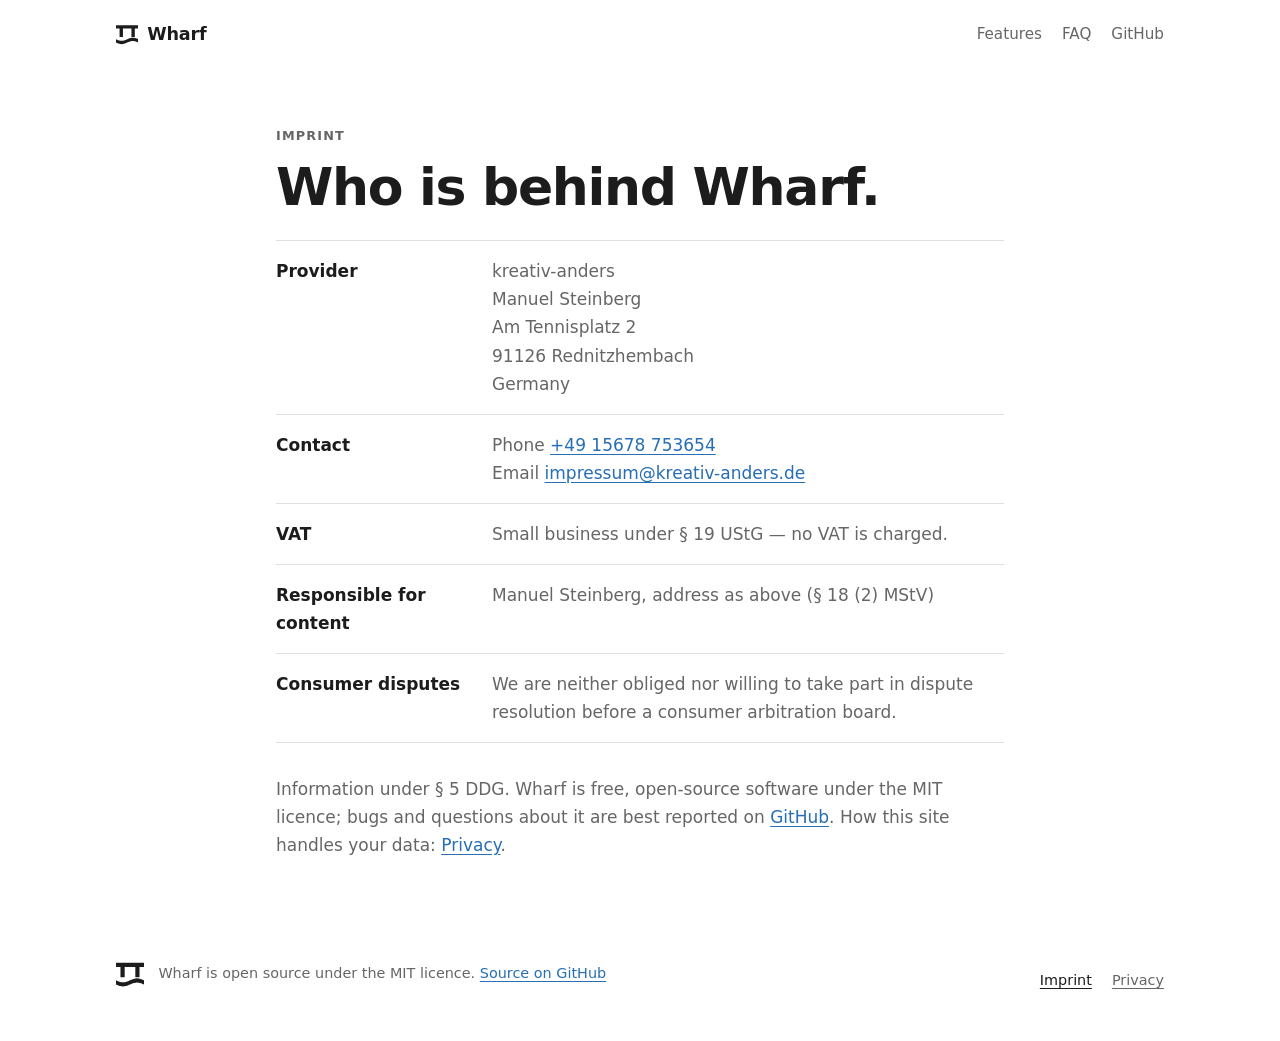
==== docs/imprint.html @ 83a9491e "💄 Add privacy and imprint pages, and trim the landing page The landing page now describes "Add proje" ====
<!doctype html>
<html lang="en">
<head>
  <meta charset="utf-8">
  <meta name="viewport" content="width=device-width, initial-scale=1">
  <title>Imprint — Wharf</title>
  <meta name="description" content="Who is behind Wharf, and how to reach them.">
  <link rel="canonical" href="https://kreativ-anders.github.io/wharf-dev/imprint.html">
  <meta name="robots" content="index, follow">
  <meta name="theme-color" content="#ffffff" media="(prefers-color-scheme: light)">
  <meta name="theme-color" content="#1c1c1c" media="(prefers-color-scheme: dark)">
  <link rel="icon" href="icon.svg" type="image/svg+xml">
  <link rel="apple-touch-icon" href="apple-touch-icon.png">
  <link rel="stylesheet" href="style.css">
</head>
<body>
  <a class="skip" href="#main">Skip to content</a>

  <header class="site wrap">
    <a class="brand" href="./" aria-label="Wharf, home">
      <svg class="pier" viewBox="0 0 100 100" aria-hidden="true" focusable="false"><path d="M0 10h100v15H0zM16 10h15v52H16zM69 10h15v52H69zM0 72.5L5 74.66 10 76.61 15 78.16 20 79.16 25 79.5 30 79.16 35 78.16 40 76.61 45 74.66 50 72.5 55 70.34 60 68.39 65 66.84 70 65.84 75 65.5 80 65.84 85 66.84 90 68.39 95 70.34 100 72.5V87.5L95 85.34 90 83.39 85 81.84 80 80.84 75 80.5 70 80.84 65 81.84 60 83.39 55 85.34 50 87.5 45 89.66 40 91.61 35 93.16 30 94.16 25 94.5 20 94.16 15 93.16 10 91.61 5 89.66 0 87.5z"/></svg>
      Wharf
    </a>
    <nav aria-label="Main">
      <a href="./#features">Features</a>
      <a href="./#faq">FAQ</a>
      <a href="https://github.com/kreativ-anders/wharf-dev">GitHub</a>
    </nav>
  </header>

  <main id="main">
    <section class="page-head wrap narrow" aria-labelledby="page-title">
      <p class="eyebrow">Imprint</p>
      <h1 id="page-title">Who is behind Wharf.</h1>

      <dl class="facts">
        <div>
          <dt>Provider</dt>
          <dd>kreativ-anders<br>Manuel Steinberg<br>Am Tennisplatz 2<br>91126 Rednitzhembach<br>Germany</dd>
        </div>
        <div>
          <dt>Contact</dt>
          <dd>Phone <a href="tel:+4915678753654">+49 15678 753654</a><br>
          Email <a href="mailto:impressum@kreativ-anders.de">impressum@kreativ-anders.de</a></dd>
        </div>
        <div>
          <dt>VAT</dt>
          <dd>Small business under § 19 UStG — no VAT is charged.</dd>
        </div>
        <div>
          <dt>Responsible for content</dt>
          <dd>Manuel Steinberg, address as above (§ 18 (2) MStV)</dd>
        </div>
        <div>
          <dt>Consumer disputes</dt>
          <dd>We are neither obliged nor willing to take part in dispute
          resolution before a consumer arbitration board.</dd>
        </div>
      </dl>

      <p class="dim">Information under § 5 DDG. Wharf is free, open-source
      software under the MIT licence; bugs and questions about it are best
      reported on <a href="https://github.com/kreativ-anders/wharf-dev/issues">GitHub</a>.
      How this site handles your data: <a href="privacy.html">Privacy</a>.</p>
    </section>
  </main>

  <footer class="site wrap">
    <svg class="pier" viewBox="0 0 100 100" aria-hidden="true" focusable="false"><path d="M0 10h100v15H0zM16 10h15v52H16zM69 10h15v52H69zM0 72.5L5 74.66 10 76.61 15 78.16 20 79.16 25 79.5 30 79.16 35 78.16 40 76.61 45 74.66 50 72.5 55 70.34 60 68.39 65 66.84 70 65.84 75 65.5 80 65.84 85 66.84 90 68.39 95 70.34 100 72.5V87.5L95 85.34 90 83.39 85 81.84 80 80.84 75 80.5 70 80.84 65 81.84 60 83.39 55 85.34 50 87.5 45 89.66 40 91.61 35 93.16 30 94.16 25 94.5 20 94.16 15 93.16 10 91.61 5 89.66 0 87.5z"/></svg>
    <p>Wharf is open source under the MIT licence.
    <a href="https://github.com/kreativ-anders/wharf-dev">Source on GitHub</a></p>
    <p class="legal-links"><a href="imprint.html" aria-current="page">Imprint</a> <a href="privacy.html">Privacy</a></p>
  </footer>
</body>
</html>
---- docs/style.css ----
/* Kirby-plain, like the app (gui/lib/theme.dart, dev/design-principles.md §4):
   black on white, greys for structure, no brand colour. Hue appears only
   where it means something — a status mark, what an action does, a link. */

:root {
  --bg: #ffffff;
  --surface: #f6f6f6;
  --fg: #1c1c1c;
  --dim: #666666;       /* 5.3:1 on --surface */
  --line: #e0e0e0;
  --ink: #1c1c1c;
  --on-ink: #ffffff;
  --link: #266eb5;      /* 4.9:1 on --surface */

  --running: #5c7a1f;
  --busy: #b86114;
  --failed: #dc1818;
  --idle: #858585;
  --restart: var(--link);

  --wrap: 68rem;
  --measure: 38rem;
  --radius: 10px;
  --mono: ui-monospace, "SF Mono", SFMono-Regular, Menlo, Consolas, "Liberation Mono", monospace;
  color-scheme: light dark;
}

@media (prefers-color-scheme: dark) {
  :root {
    --bg: #1c1c1c;
    --surface: #242424;
    --fg: #f2f2f2;
    --dim: #b2b2b2;
    --line: #3d3d3d;
    --ink: #f2f2f2;
    --on-ink: #1c1c1c;
    --link: #8dbae7;

    --running: #a3d147;
    --busy: #ec9951;
    --failed: #ee6363;
    --idle: #999999;
  }
}

*,
*::before,
*::after { box-sizing: border-box; }

html { -webkit-text-size-adjust: 100%; scroll-behavior: smooth; }

@media (prefers-reduced-motion: reduce) {
  html { scroll-behavior: auto; }
}

body {
  margin: 0;
  background: var(--bg);
  color: var(--fg);
  font: 1.0625rem/1.65 system-ui, -apple-system, "Segoe UI", Roboto, Ubuntu, Cantarell, sans-serif;
  -webkit-font-smoothing: antialiased;
}

.wrap {
  max-width: var(--wrap);
  margin-inline: auto;
  padding-inline: 1.25rem;
}

.narrow { max-width: calc(var(--measure) + 10rem); }

a { color: var(--link); text-underline-offset: 0.2em; }
a:hover { text-decoration-thickness: 2px; }

:focus-visible { outline: 2px solid var(--link); outline-offset: 3px; border-radius: 3px; }

code,
pre { font-family: var(--mono); }

code {
  font-size: 0.88em;
  background: var(--surface);
  padding: 0.1em 0.35em;
  border-radius: 4px;
}

p { margin: 0; }
p + p { margin-top: 0.9rem; }

.dim { color: var(--dim); }
.soft { color: var(--dim); }

.sr-only {
  position: absolute;
  width: 1px;
  height: 1px;
  overflow: hidden;
  clip: rect(0 0 0 0);
  white-space: nowrap;
}

.skip {
  position: absolute;
  left: 1rem;
  top: -3rem;
  padding: 0.5rem 0.9rem;
  background: var(--ink);
  color: var(--on-ink);
  border-radius: 6px;
  z-index: 10;
}
.skip:focus { top: 1rem; }

/* Header and footer */

header.site {
  display: flex;
  flex-wrap: wrap;
  gap: 0.75rem 1.5rem;
  align-items: center;
  justify-content: space-between;
  padding-block: 1.25rem;
}

.brand {
  display: inline-flex;
  align-items: center;
  gap: 0.55rem;
  color: var(--fg);
  font-weight: 700;
  font-size: 1.1rem;
  letter-spacing: -0.01em;
  text-decoration: none;
}

.pier { width: 1.4rem; height: 1.4rem; fill: currentColor; flex: none; }

nav { display: flex; flex-wrap: wrap; gap: 0.25rem 1.25rem; }
nav a { color: var(--dim); text-decoration: none; font-size: 0.95rem; }
nav a:hover { color: var(--fg); }

footer.site {
  display: flex;
  gap: 0.9rem;
  align-items: center;
  padding-block: 3rem;
  color: var(--dim);
  font-size: 0.9rem;
}
footer .pier { width: 1.75rem; height: 1.75rem; color: var(--fg); }

/* Section rhythm */

main > section { padding-block: 5.5rem; }
.band { background: var(--surface); }

.eyebrow {
  margin-bottom: 0.75rem;
  font-size: 0.8rem;
  font-weight: 600;
  text-transform: uppercase;
  letter-spacing: 0.09em;
  color: var(--dim);
}

h1,
h2 { letter-spacing: -0.025em; line-height: 1.12; }

h1 {
  margin: 0 0 1.5rem;
  font-size: clamp(2.4rem, 7vw, 4.25rem);
  font-weight: 750;
}

h2 {
  margin: 0 0 2.25rem;
  font-size: clamp(1.75rem, 4vw, 2.6rem);
  font-weight: 700;
}

h3 { margin: 0 0 0.4rem; font-size: 1.05rem; line-height: 1.35; }

.intro { max-width: var(--measure); margin: -1.25rem 0 2.25rem; color: var(--dim); }
.prose { max-width: var(--measure); }
.prose h2 { margin-bottom: 1.25rem; }
.prose p:not(.eyebrow) { color: var(--dim); }

/* Hero */

.hero { padding-block: 4.5rem 5.5rem; }
.lede { max-width: 36rem; font-size: 1.25rem; line-height: 1.6; }

.cta { display: flex; flex-wrap: wrap; gap: 0.75rem; margin-top: 2rem; }

.button {
  display: inline-block;
  padding: 0.7rem 1.2rem;
  border: 1px solid var(--ink);
  border-radius: 8px;
  background: var(--ink);
  color: var(--on-ink);
  font-weight: 600;
  font-size: 0.98rem;
  text-decoration: none;
}
.button:hover { opacity: 0.88; }
.button.ghost { background: transparent; color: var(--fg); border-color: var(--line); }
.button.ghost:hover { border-color: var(--fg); opacity: 1; }

.note {
  display: flex;
  align-items: center;
  gap: 0.55rem;
  margin-top: 1.5rem;
  color: var(--dim);
  font-size: 0.93rem;
}

/* Status marks — the app's shapes, so colour never carries meaning alone:
   filled dot, ring, half ring, square. */

.status {
  display: inline-block;
  flex: none;
  width: 0.7rem;
  height: 0.7rem;
  border-radius: 50%;
  vertical-align: -0.05em;
}
.status.is-running { background: var(--running); }
.status.is-idle { border: 2px solid var(--idle); }
.status.is-busy {
  border: 2px solid var(--busy);
  border-right-color: transparent;
  border-bottom-color: transparent;
  transform: rotate(-45deg);
}
.status.is-failed { background: var(--failed); border-radius: 2px; }

/* The window mock */

.shot {
  position: relative;
  margin: 4rem 0 0;
  padding-bottom: 2.5rem;
}

.window {
  max-width: 50rem;
  border: 1px solid var(--line);
  border-radius: 12px;
  background: var(--bg);
  box-shadow: 0 1px 2px rgb(0 0 0 / 0.04), 0 24px 48px -24px rgb(0 0 0 / 0.18);
  overflow: hidden;
  font-size: 0.92rem;
}

.titlebar {
  display: flex;
  align-items: center;
  gap: 1rem;
  padding: 0.6rem 0.9rem;
  border-bottom: 1px solid var(--line);
  background: var(--surface);
  color: var(--dim);
  font-size: 0.82rem;
  font-weight: 600;
}
.lights { display: flex; gap: 0.4rem; }
.lights i { width: 0.7rem; height: 0.7rem; border-radius: 50%; background: var(--line); }

.toolbar {
  display: flex;
  flex-wrap: wrap;
  gap: 0.6rem 1rem;
  align-items: center;
  justify-content: space-between;
  padding: 1rem 1.25rem 0.5rem;
}
.toolbar strong { font-size: 1.05rem; }
.tools { display: flex; flex-wrap: wrap; gap: 0.4rem; }

.chip,
.act {
  display: inline-flex;
  align-items: center;
  gap: 0.35rem;
  padding: 0.28rem 0.6rem;
  border: 1px solid var(--line);
  border-radius: 6px;
  font-size: 0.8rem;
  white-space: nowrap;
}
.chip b,
.act b { font-weight: 400; color: var(--dim); }

/* Actions: tinted with their own hue, and told by icon and label as well
   (tray-actions.feature, "Project actions keep their places in the list"). */
.is-start { background: var(--surface); background: color-mix(in srgb, var(--running) 12%, var(--bg)); border-color: transparent; }
.is-stop { background: var(--surface); background: color-mix(in srgb, var(--failed) 12%, var(--bg)); border-color: transparent; }
.is-restart { background: var(--surface); background: color-mix(in srgb, var(--restart) 12%, var(--bg)); border-color: transparent; }
.is-start b { color: var(--running); }
.is-stop b { color: var(--failed); }
.is-restart b { color: var(--restart); }
.is-empty { visibility: hidden; }

.rows { list-style: none; margin: 0; padding: 0.25rem 0 0.5rem; }

.rows li {
  display: grid;
  grid-template-columns: 1rem 1fr auto;
  gap: 0.25rem 0.85rem;
  align-items: center;
  padding: 0.85rem 1.25rem;
}
.rows li + li { border-top: 1px solid var(--line); }
.rows .status { justify-self: center; }

.who { display: grid; min-width: 0; line-height: 1.4; }
.who b { font-weight: 600; }
.url { color: var(--link); overflow: hidden; text-overflow: ellipsis; white-space: nowrap; }
.meta { color: var(--dim); font-size: 0.82rem; }

/* Fixed places: Open, Restart, Settings, Start/Stop. */
.acts { display: grid; grid-template-columns: repeat(4, auto); gap: 0.35rem; }

@media (max-width: 44rem) {
  .rows li { grid-template-columns: 1rem 1fr; align-items: start; }
  .rows .status { margin-top: 0.35rem; }
  .acts { grid-column: 2; grid-template-columns: repeat(2, max-content); }
  .is-empty { display: none; }
}

.tray {
  position: absolute;
  right: 0;
  bottom: 0;
  width: 15rem;
  padding: 0.4rem;
  border: 1px solid var(--line);
  border-radius: 10px;
  background: var(--bg);
  box-shadow: 0 24px 48px -16px rgb(0 0 0 / 0.25);
  font-size: 0.85rem;
}
.tray ul { list-style: none; margin: 0; padding: 0; }
.tray li { display: flex; align-items: center; gap: 0.55rem; padding: 0.3rem 0.6rem; border-radius: 5px; }
.tray li:first-child { background: var(--surface); }
.tray .chev { margin-left: auto; color: var(--dim); }
.tray .sep { height: 1px; margin: 0.3rem 0.4rem; padding: 0; background: var(--line); }

@media (max-width: 60rem) {
  .tray { display: none; }
  .shot { padding-bottom: 0; }
}

.shot figcaption {
  max-width: 34rem;
  margin-top: 1.25rem;
  color: var(--dim);
  font-size: 0.9rem;
}

/* How it works */

.steps {
  list-style: none;
  counter-reset: step;
  margin: 0;
  padding: 0;
  display: grid;
  grid-template-columns: repeat(auto-fit, minmax(16rem, 1fr));
  gap: 2.5rem;
}

.steps li { counter-increment: step; }

.steps li::before {
  content: counter(step, decimal-leading-zero);
  display: block;
  margin-bottom: 0.75rem;
  font-family: var(--mono);
  font-size: 0.85rem;
  color: var(--dim);
  padding-bottom: 0.75rem;
  border-bottom: 1px solid var(--line);
}

.steps p { color: var(--dim); }

.address {
  display: inline-block;
  margin-top: 0.9rem;
  padding: 0.45rem 0.9rem;
  border: 1px solid var(--line);
  border-radius: 999px;
  background: var(--bg);
  color: var(--fg) !important;
  font-family: var(--mono);
  font-size: 0.86rem;
}

/* Feature grid — ruled, like a file listing */

.grid {
  list-style: none;
  margin: 0;
  padding: 0;
  display: grid;
  grid-template-columns: repeat(auto-fill, minmax(min(100%, 19rem), 1fr));
  gap: 1px;
  background: var(--line);
  border: 1px solid var(--line);
  border-radius: var(--radius);
  overflow: hidden;
}

.grid li { padding: 1.6rem 1.5rem 1.75rem; background: var(--bg); }
.grid p { color: var(--dim); font-size: 0.97rem; }

/* Code blocks */

.code {
  margin: 0;
  padding: 1.25rem 1.4rem;
  border: 1px solid var(--line);
  border-radius: var(--radius);
  background: var(--bg);
  font-size: 0.84rem;
  line-height: 1.7;
  overflow-x: auto;
}
.code b { font-weight: 700; }
.band .code { background: var(--bg); }
#config .code { background: var(--surface); }

.pair {
  display: grid;
  grid-template-columns: repeat(auto-fit, minmax(min(100%, 22rem), 1fr));
  gap: 1.5rem;
  align-items: start;
}
.pair > :first-child { grid-column: span 1; }
@media (min-width: 60rem) {
  .pair { grid-template-columns: 1.6fr 1fr; }
}
.pair figure { margin: 0; min-width: 0; }
.pair figcaption { margin-bottom: 0.6rem; color: var(--dim); font-size: 0.88rem; }
.pair figcaption code { background: none; padding: 0; }

/* Tables (privacy.html: where every download comes from) */

.table { overflow-x: auto; border: 1px solid var(--line); border-radius: var(--radius); background: var(--bg); }
table { width: 100%; border-collapse: collapse; font-size: 0.93rem; }
th,
td { padding: 0.8rem 1.1rem; text-align: left; vertical-align: top; }
thead th { color: var(--dim); font-size: 0.78rem; font-weight: 600; text-transform: uppercase; letter-spacing: 0.07em; }
tbody tr { border-top: 1px solid var(--line); }
tbody th { font-weight: 600; white-space: nowrap; }
tbody td:last-child { color: var(--dim); white-space: nowrap; }

/* Status */

.legend { display: flex; flex-wrap: wrap; gap: 0.5rem 1.5rem; margin: -1rem 0 1.5rem; color: var(--dim); font-size: 0.9rem; }
.legend > span { display: inline-flex; align-items: center; gap: 0.5rem; }

.state { margin: 0; max-width: 46rem; }
.state div {
  display: flex;
  flex-wrap: wrap;
  justify-content: space-between;
  gap: 0.25rem 1rem;
  padding-block: 0.85rem;
  border-top: 1px solid var(--line);
}
.state div:last-child { border-bottom: 1px solid var(--line); }
.state dt { display: inline-flex; align-items: center; gap: 0.7rem; font-weight: 600; }
.state dd { margin: 0; color: var(--dim); }

.roadmap-title { margin-top: 3.5rem; font-size: 1.3rem; }
.roadmap-title + .intro { margin: 0 0 1.25rem; }

.tags { list-style: none; margin: 0; padding: 0; display: flex; flex-wrap: wrap; gap: 0.5rem; }
.tags li {
  padding: 0.35rem 0.8rem;
  border: 1px dashed var(--idle);
  border-radius: 999px;
  color: var(--dim);
  font-size: 0.9rem;
}

/* FAQ — native <details>, no script */

.faq details { border-top: 1px solid var(--line); }
.faq details:last-child { border-bottom: 1px solid var(--line); }

.faq summary {
  display: flex;
  justify-content: space-between;
  gap: 1rem;
  padding-block: 1.1rem;
  cursor: pointer;
  font-weight: 600;
  list-style: none;
}
.faq summary::-webkit-details-marker { display: none; }
.faq summary::after { content: "+"; color: var(--dim); font-weight: 400; font-size: 1.25rem; line-height: 1.2; }
.faq details[open] summary::after { content: "−"; }
.faq details p { color: var(--dim); padding-bottom: 1.1rem; }
.faq details p + p { margin-top: -0.3rem; }

/* Footer links to the imprint and privacy pages */

footer.site { flex-wrap: wrap; }
.legal-links { display: flex; gap: 1.25rem; margin-left: auto; }
.legal-links a { color: var(--dim); }
.legal-links a:hover,
.legal-links a[aria-current] { color: var(--fg); }

/* Imprint and privacy: a smaller head than the landing page's hero */

.page-head { padding-block: 3.5rem 3rem; }
.page-head h1 { font-size: clamp(2rem, 5.5vw, 3.25rem); }

.facts { margin: 0 0 2rem; }
.facts div {
  display: grid;
  grid-template-columns: minmax(0, 12rem) 1fr;
  gap: 0.25rem 1.5rem;
  padding-block: 1rem;
  border-top: 1px solid var(--line);
}
.facts div:last-child { border-bottom: 1px solid var(--line); }
.facts dt { font-weight: 600; }
.facts dd { margin: 0; color: var(--dim); }
@media (max-width: 36rem) {
  .facts div { grid-template-columns: 1fr; }
}

/* Privacy, laid out like the app's Settings window: a side navigation, one
   page beside it (features/settings.feature, "Settings pages are chosen from
   a side navigation"). The selected entry is marked by a bar, bold text and
   its background — never by colour alone. */

.settings.window { max-width: none; margin-bottom: 5rem; overflow: visible; }
.settings .titlebar { border-radius: 12px 12px 0 0; }

.settings-body { display: grid; grid-template-columns: 13rem minmax(0, 1fr); }

.side {
  position: sticky;
  top: 0;
  align-self: start;
  display: flex;
  flex-direction: column;
  gap: 2px;
  padding: 0.5rem;
  border-right: 1px solid var(--line);
  min-height: 100%;
}
.side a {
  display: flex;
  align-items: center;
  gap: 0.75rem;
  height: 2.5rem;
  padding: 0 0.75rem;
  border-left: 3px solid transparent;
  border-radius: 4px;
  color: var(--fg);
  font-size: 0.95rem;
  text-decoration: none;
}
.side a span { width: 1.1rem; text-align: center; color: var(--dim); }
.side a:hover { background: var(--surface); }

.settings:not(:has(.pane :target)) .side a:first-child,
.settings:has(#computer:target) .side a[href="#computer"],
.settings:has(#downloads:target) .side a[href="#downloads"],
.settings:has(#website:target) .side a[href="#website"],
.settings:has(#rights:target) .side a[href="#rights"] {
  background: var(--surface);
  border-left-color: var(--fg);
  font-weight: 600;
}

.pane { padding: 0.5rem 2rem 2.5rem; }
.pane > section { padding-block: 1.5rem; scroll-margin-top: 1rem; }
.pane > section + section { border-top: 1px solid var(--line); }
.pane h2 { margin: 0 0 0.6rem; font-size: 1.15rem; letter-spacing: -0.01em; }
.pane p { color: var(--dim); }
.pane-intro { max-width: var(--measure); margin-bottom: 1.25rem !important; }
.pane-note { margin-top: 1rem !important; font-size: 0.9rem; }
.pane .legend { margin: 0 0 0.5rem; }

/* What Wharf changes: one row per place, a mark and its words */

.places { list-style: none; margin: 0; padding: 0; }
.places li {
  display: grid;
  grid-template-columns: 1rem minmax(0, 1fr);
  gap: 0.9rem;
  padding-block: 1.1rem;
}
.places li + li { border-top: 1px solid var(--line); }
.places h3 { display: flex; flex-wrap: wrap; align-items: center; gap: 0.3rem 0.7rem; margin-bottom: 0.3rem; }
.places p { font-size: 0.97rem; max-width: var(--measure); }
.places p + p { margin-top: 0.5rem; }
.places .mark { margin-top: 0.35rem; }

.mark { display: inline-block; flex: none; width: 0.7rem; height: 0.7rem; border-radius: 50%; }
.mark.is-writes { background: var(--fg); }
.mark.is-never { border: 2px solid var(--idle); }

.when {
  padding: 0.12rem 0.55rem;
  border: 1px solid var(--line);
  border-radius: 999px;
  color: var(--dim);
  font-size: 0.75rem;
  font-weight: 500;
  white-space: nowrap;
}

.undo { font-size: 0.9rem !important; }
.undo::before { content: "↺ "; }

@media (max-width: 44rem) {
  .settings-body { grid-template-columns: minmax(0, 1fr); }
  .side {
    position: static;
    flex-direction: row;
    flex-wrap: wrap;
    min-height: 0;
    border-right: 0;
    border-bottom: 1px solid var(--line);
  }
  .side a { flex: none; border-left: 0; border-bottom: 3px solid transparent; border-radius: 4px 4px 0 0; }
  .settings:not(:has(.pane :target)) .side a:first-child,
  .settings:has(#computer:target) .side a[href="#computer"],
  .settings:has(#downloads:target) .side a[href="#downloads"],
  .settings:has(#website:target) .side a[href="#website"],
  .settings:has(#rights:target) .side a[href="#rights"] { border-bottom-color: var(--fg); }
  .pane { padding-inline: 1.1rem; }
}

/* The window mock, as the app draws it today: the name and mark in the bar,
   "Cast off" and "Add project…" in opposite corners below the list
   (single-application.feature, "Casting off from the main window"). */

:root { --castoff: #0f7c80; }
@media (prefers-color-scheme: dark) { :root { --castoff: #5fc4c8; } }

.appname { display: inline-flex; align-items: center; gap: 0.5rem; }
.appname .pier { width: 1.1rem; height: 1.1rem; }
.chip.is-stop-line { color: var(--failed); border-color: var(--failed); }
.chip.is-stop-line b { color: var(--failed); }
.chip.is-plain { border-color: transparent; color: var(--dim); }

.fabs {
  display: flex;
  justify-content: space-between;
  gap: 0.75rem;
  padding: 0.5rem 1.25rem 1.1rem;
}
.fab {
  padding: 0.5rem 0.9rem;
  border-radius: 4px;
  background: var(--ink);
  color: var(--on-ink);
  font-size: 0.82rem;
  font-weight: 600;
  white-space: nowrap;
}
.fab.is-castoff { background: var(--castoff); color: var(--bg); }

/* Open source and privacy, side by side */

.pair-even {
  display: grid;
  grid-template-columns: repeat(auto-fit, minmax(min(100%, 22rem), 1fr));
  gap: 3rem 4rem;
}
.pair-even h2 { margin-bottom: 1.25rem; }
.pair-even .cta { margin-top: 1.5rem; }
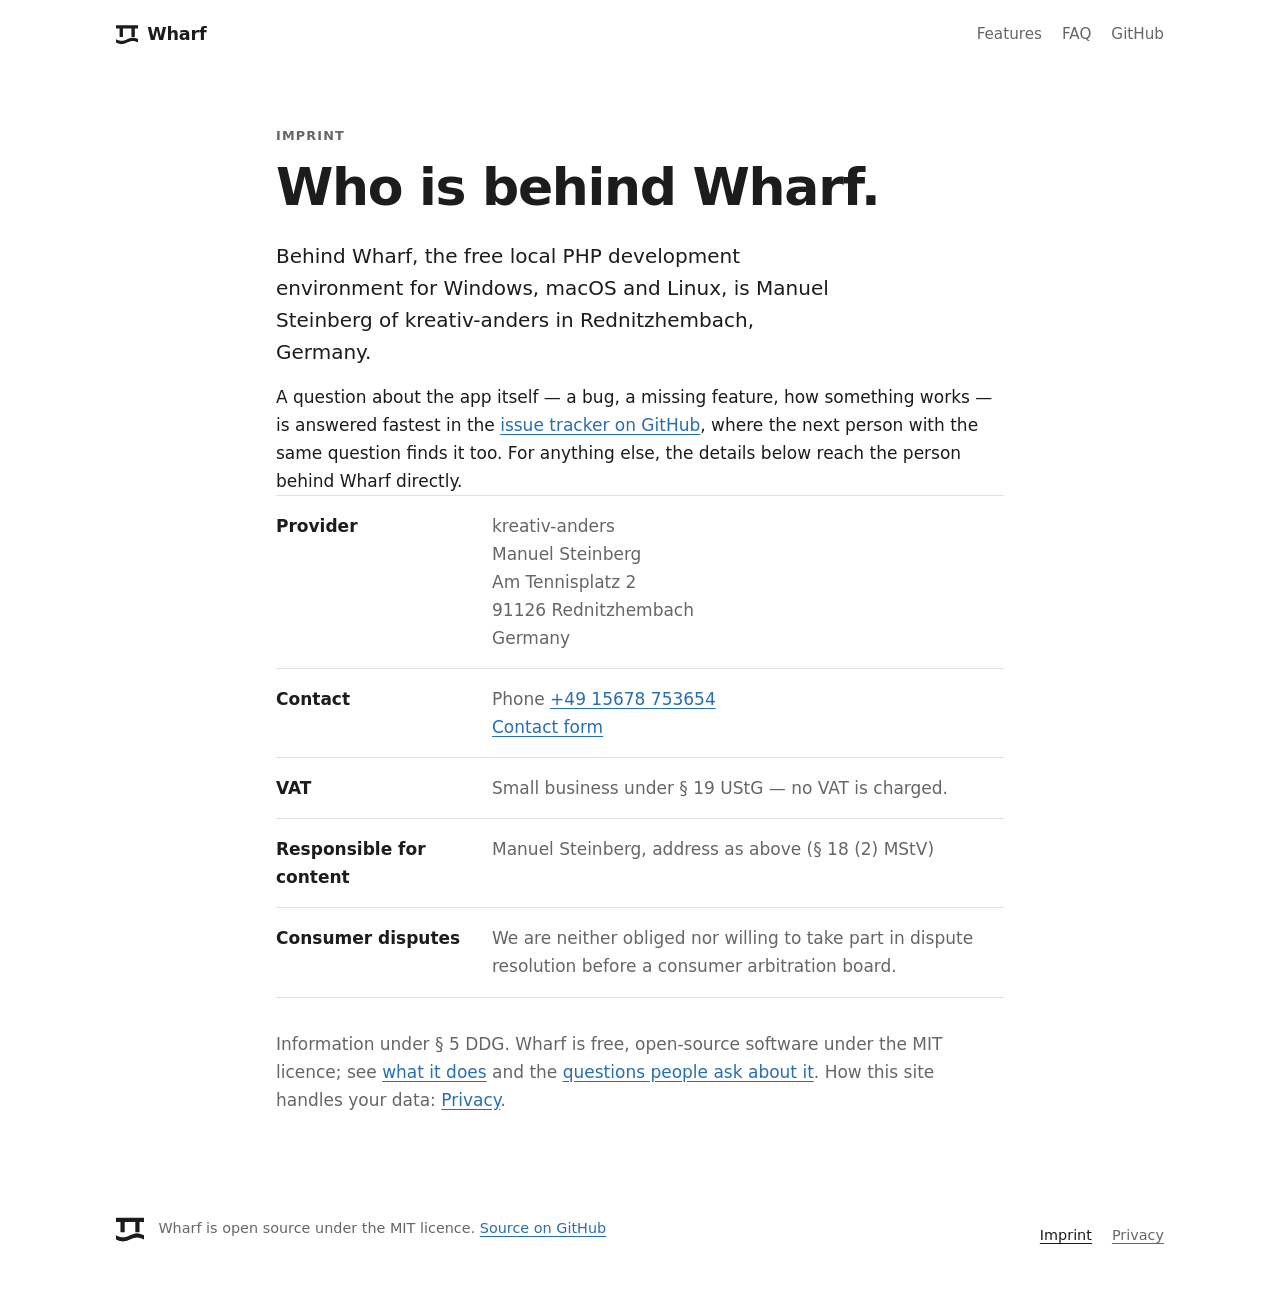
==== commit 948bc335: "🔍️ Polish docs metadata and demo markup Improve the landing page, privacy page, and imprint page wit" ====
--- a/docs/imprint.html
+++ b/docs/imprint.html
@@ -3,15 +3,42 @@
 <head>
   <meta charset="utf-8">
   <meta name="viewport" content="width=device-width, initial-scale=1">
-  <title>Imprint — Wharf</title>
-  <meta name="description" content="Who is behind Wharf, and how to reach them.">
-  <link rel="canonical" href="https://kreativ-anders.github.io/wharf-dev/imprint.html">
+  <title>Imprint — Wharf by kreativ-anders, Manuel Steinberg</title>
+  <meta name="description" content="Imprint of Wharf, the free local PHP development environment: who is behind it, the address, and the quickest way to reach them about the app.">
+  <link rel="canonical" href="https://wharf.kreativ-anders.dev/imprint.html">
   <meta name="robots" content="index, follow">
   <meta name="theme-color" content="#ffffff" media="(prefers-color-scheme: light)">
   <meta name="theme-color" content="#1c1c1c" media="(prefers-color-scheme: dark)">
   <link rel="icon" href="icon.svg" type="image/svg+xml">
   <link rel="apple-touch-icon" href="apple-touch-icon.png">
   <link rel="stylesheet" href="style.css">
+  <script defer src="https://api.pirsch.io/pa.js"
+    id="pianjs"
+    data-code="ZofmomDudXybFGlh8XVY09NWh9as10iU"></script>
+  <script type="application/ld+json">
+  {
+    "@context": "https://schema.org",
+    "@graph": [
+      {
+        "@type": "AboutPage",
+        "@id": "https://wharf.kreativ-anders.dev/imprint.html",
+        "url": "https://wharf.kreativ-anders.dev/imprint.html",
+        "name": "Imprint — who is behind Wharf",
+        "description": "Imprint of Wharf, the free local PHP development environment: who is behind it, the address, and the quickest way to reach them about the app.",
+        "inLanguage": "en",
+        "isPartOf": { "@type": "WebSite", "@id": "https://wharf.kreativ-anders.dev/#website", "name": "Wharf", "url": "https://wharf.kreativ-anders.dev/" },
+        "about": { "@type": "SoftwareApplication", "@id": "https://wharf.kreativ-anders.dev/#app", "name": "Wharf" },
+        "breadcrumb": {
+          "@type": "BreadcrumbList",
+          "itemListElement": [
+            { "@type": "ListItem", "position": 1, "name": "Wharf", "item": "https://wharf.kreativ-anders.dev/" },
+            { "@type": "ListItem", "position": 2, "name": "Imprint", "item": "https://wharf.kreativ-anders.dev/imprint.html" }
+          ]
+        }
+      }
+    ]
+  }
+  </script>
 </head>
 <body>
   <a class="skip" href="#main">Skip to content</a>
@@ -33,6 +60,17 @@
       <p class="eyebrow">Imprint</p>
       <h1 id="page-title">Who is behind Wharf.</h1>
 
+      <p class="lede">Behind Wharf, the free local PHP development environment
+      for Windows, macOS and Linux, is Manuel Steinberg of kreativ-anders in
+      Rednitzhembach, Germany.</p>
+
+      <p>A question about the app itself — a bug, a missing feature, how
+      something works — is answered fastest in the
+      <a href="https://github.com/kreativ-anders/wharf-dev/issues">issue tracker on GitHub</a>,
+      where the next person with the same question finds it too. For
+      anything else, the details below reach the person behind Wharf
+      directly.</p>
+
       <dl class="facts">
         <div>
           <dt>Provider</dt>
@@ -41,7 +79,7 @@
         <div>
           <dt>Contact</dt>
           <dd>Phone <a href="tel:+4915678753654">+49 15678 753654</a><br>
-          Email <a href="mailto:impressum@kreativ-anders.de">impressum@kreativ-anders.de</a></dd>
+          <a href="https://kreativ-anders.de/kontakt/#formular">Contact form</a></dd>
         </div>
         <div>
           <dt>VAT</dt>
@@ -59,8 +97,8 @@
       </dl>
 
       <p class="dim">Information under § 5 DDG. Wharf is free, open-source
-      software under the MIT licence; bugs and questions about it are best
-      reported on <a href="https://github.com/kreativ-anders/wharf-dev/issues">GitHub</a>.
+      software under the MIT licence; see <a href="./#features">what it does</a>
+      and the <a href="./#faq">questions people ask about it</a>.
       How this site handles your data: <a href="privacy.html">Privacy</a>.</p>
     </section>
   </main>
--- a/docs/style.css
+++ b/docs/style.css
@@ -277,7 +277,7 @@
   justify-content: space-between;
   padding: 1rem 1.25rem 0.5rem;
 }
-.toolbar strong { font-size: 1.05rem; }
+.toolbar .appname { font-size: 1.05rem; font-weight: 700; }
 .tools { display: flex; flex-wrap: wrap; gap: 0.4rem; }
 
 .chip,
@@ -291,17 +291,17 @@
   font-size: 0.8rem;
   white-space: nowrap;
 }
-.chip b,
-.act b { font-weight: 400; color: var(--dim); }
+.chip .ico,
+.act .ico { font-weight: 400; color: var(--dim); }
 
 /* Actions: tinted with their own hue, and told by icon and label as well
    (tray-actions.feature, "Project actions keep their places in the list"). */
 .is-start { background: var(--surface); background: color-mix(in srgb, var(--running) 12%, var(--bg)); border-color: transparent; }
 .is-stop { background: var(--surface); background: color-mix(in srgb, var(--failed) 12%, var(--bg)); border-color: transparent; }
 .is-restart { background: var(--surface); background: color-mix(in srgb, var(--restart) 12%, var(--bg)); border-color: transparent; }
-.is-start b { color: var(--running); }
-.is-stop b { color: var(--failed); }
-.is-restart b { color: var(--restart); }
+.is-start .ico { color: var(--running); }
+.is-stop .ico { color: var(--failed); }
+.is-restart .ico { color: var(--restart); }
 .is-empty { visibility: hidden; }
 
 .rows { list-style: none; margin: 0; padding: 0.25rem 0 0.5rem; }
@@ -317,7 +317,7 @@
 .rows .status { justify-self: center; }
 
 .who { display: grid; min-width: 0; line-height: 1.4; }
-.who b { font-weight: 600; }
+.who .name { font-weight: 600; }
 .url { color: var(--link); overflow: hidden; text-overflow: ellipsis; white-space: nowrap; }
 .meta { color: var(--dim); font-size: 0.82rem; }
 
@@ -430,7 +430,7 @@
   line-height: 1.7;
   overflow-x: auto;
 }
-.code b { font-weight: 700; }
+.code mark { font-weight: 700; background: none; color: inherit; }
 .band .code { background: var(--bg); }
 #config .code { background: var(--surface); }
 
@@ -494,17 +494,19 @@
 .faq details { border-top: 1px solid var(--line); }
 .faq details:last-child { border-bottom: 1px solid var(--line); }
 
+/* WARNING: not flex — flex makes every text run and <code> in a question its
+   own item, and space-between spreads them across the line. */
 .faq summary {
-  display: flex;
-  justify-content: space-between;
-  gap: 1rem;
+  position: relative;
+  display: block;
   padding-block: 1.1rem;
+  padding-right: 2rem;
   cursor: pointer;
   font-weight: 600;
   list-style: none;
 }
 .faq summary::-webkit-details-marker { display: none; }
-.faq summary::after { content: "+"; color: var(--dim); font-weight: 400; font-size: 1.25rem; line-height: 1.2; }
+.faq summary::after { content: "+"; position: absolute; top: 1.1rem; right: 0; color: var(--dim); font-weight: 400; font-size: 1.25rem; line-height: 1.2; }
 .faq details[open] summary::after { content: "−"; }
 .faq details p { color: var(--dim); padding-bottom: 1.1rem; }
 .faq details p + p { margin-top: -0.3rem; }
@@ -653,7 +655,7 @@
 .appname { display: inline-flex; align-items: center; gap: 0.5rem; }
 .appname .pier { width: 1.1rem; height: 1.1rem; }
 .chip.is-stop-line { color: var(--failed); border-color: var(--failed); }
-.chip.is-stop-line b { color: var(--failed); }
+.chip.is-stop-line .ico { color: var(--failed); }
 .chip.is-plain { border-color: transparent; color: var(--dim); }
 
 .fabs {
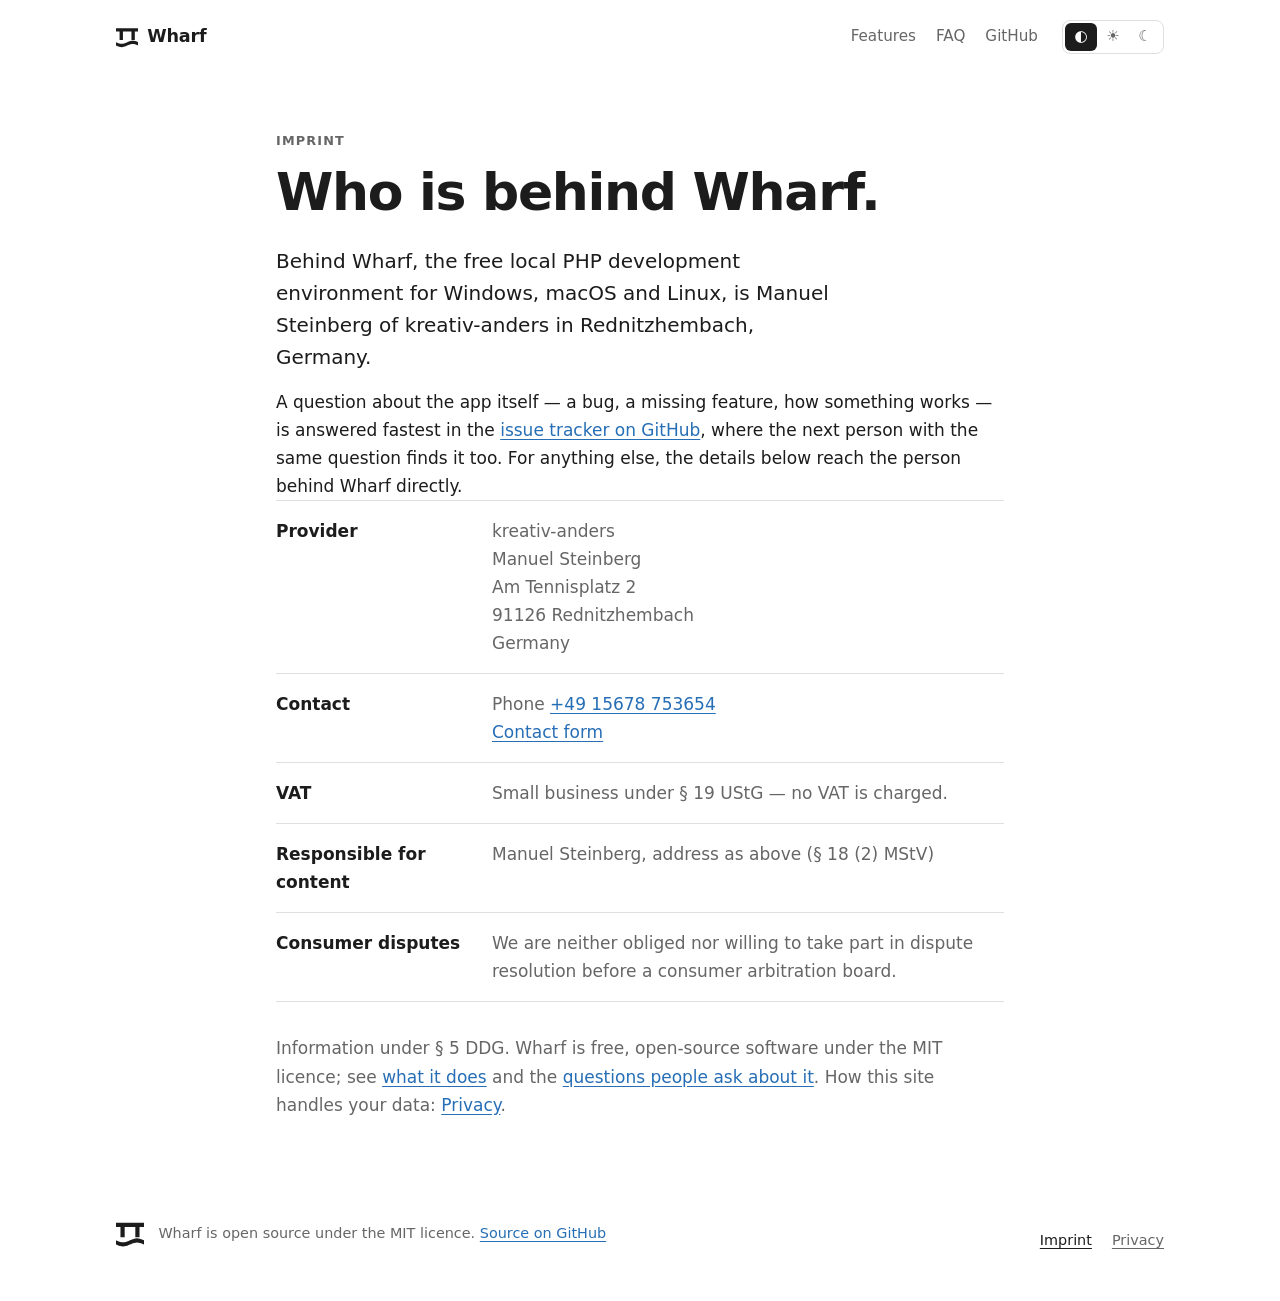
==== commit 6c2935a6: "✨ Add light/dark theme switch to the landing page The landing page now has a header switch for syste" ====
--- a/docs/imprint.html
+++ b/docs/imprint.html
@@ -5,13 +5,14 @@
   <meta name="viewport" content="width=device-width, initial-scale=1">
   <title>Imprint — Wharf by kreativ-anders, Manuel Steinberg</title>
   <meta name="description" content="Imprint of Wharf, the free local PHP development environment: who is behind it, the address, and the quickest way to reach them about the app.">
-  <link rel="canonical" href="https://wharf.kreativ-anders.dev/imprint.html">
+  <link rel="canonical" href="https://getwharf.dev/imprint.html">
   <meta name="robots" content="index, follow">
   <meta name="theme-color" content="#ffffff" media="(prefers-color-scheme: light)">
   <meta name="theme-color" content="#1c1c1c" media="(prefers-color-scheme: dark)">
   <link rel="icon" href="icon.svg" type="image/svg+xml">
   <link rel="apple-touch-icon" href="apple-touch-icon.png">
   <link rel="stylesheet" href="style.css">
+  <script src="theme.js"></script>
   <script defer src="https://api.pirsch.io/pa.js"
     id="pianjs"
     data-code="ZofmomDudXybFGlh8XVY09NWh9as10iU"></script>
@@ -21,18 +22,18 @@
     "@graph": [
       {
         "@type": "AboutPage",
-        "@id": "https://wharf.kreativ-anders.dev/imprint.html",
-        "url": "https://wharf.kreativ-anders.dev/imprint.html",
+        "@id": "https://getwharf.dev/imprint.html",
+        "url": "https://getwharf.dev/imprint.html",
         "name": "Imprint — who is behind Wharf",
         "description": "Imprint of Wharf, the free local PHP development environment: who is behind it, the address, and the quickest way to reach them about the app.",
         "inLanguage": "en",
-        "isPartOf": { "@type": "WebSite", "@id": "https://wharf.kreativ-anders.dev/#website", "name": "Wharf", "url": "https://wharf.kreativ-anders.dev/" },
-        "about": { "@type": "SoftwareApplication", "@id": "https://wharf.kreativ-anders.dev/#app", "name": "Wharf" },
+        "isPartOf": { "@type": "WebSite", "@id": "https://getwharf.dev/#website", "name": "Wharf", "url": "https://getwharf.dev/" },
+        "about": { "@type": "SoftwareApplication", "@id": "https://getwharf.dev/#app", "name": "Wharf" },
         "breadcrumb": {
           "@type": "BreadcrumbList",
           "itemListElement": [
-            { "@type": "ListItem", "position": 1, "name": "Wharf", "item": "https://wharf.kreativ-anders.dev/" },
-            { "@type": "ListItem", "position": 2, "name": "Imprint", "item": "https://wharf.kreativ-anders.dev/imprint.html" }
+            { "@type": "ListItem", "position": 1, "name": "Wharf", "item": "https://getwharf.dev/" },
+            { "@type": "ListItem", "position": 2, "name": "Imprint", "item": "https://getwharf.dev/imprint.html" }
           ]
         }
       }
@@ -53,6 +54,11 @@
       <a href="./#faq">FAQ</a>
       <a href="https://github.com/kreativ-anders/wharf-dev">GitHub</a>
     </nav>
+    <div class="theme" role="group" aria-label="Colour theme" hidden>
+      <button type="button" value="system" aria-pressed="true" title="System"><span aria-hidden="true">◐</span><span class="sr-only">System</span></button>
+      <button type="button" value="light" aria-pressed="false" title="Light"><span aria-hidden="true">☀</span><span class="sr-only">Light</span></button>
+      <button type="button" value="dark" aria-pressed="false" title="Dark"><span aria-hidden="true">☾</span><span class="sr-only">Dark</span></button>
+    </div>
   </header>
 
   <main id="main">
--- a/docs/style.css
+++ b/docs/style.css
@@ -2,46 +2,37 @@
    black on white, greys for structure, no brand colour. Hue appears only
    where it means something — a status mark, what an action does, a link. */
 
+/* INFO: each colour is light-dark(light, dark), so color-scheme alone picks
+   the palette: the system's by default, or the visitor's choice from the
+   header switch (theme.js sets data-theme). */
+
 :root {
-  --bg: #ffffff;
-  --surface: #f6f6f6;
-  --fg: #1c1c1c;
-  --dim: #666666;       /* 5.3:1 on --surface */
-  --line: #e0e0e0;
-  --ink: #1c1c1c;
-  --on-ink: #ffffff;
-  --link: #266eb5;      /* 4.9:1 on --surface */
-
-  --running: #5c7a1f;
-  --busy: #b86114;
-  --failed: #dc1818;
-  --idle: #858585;
+  color-scheme: light dark;
+
+  --bg: light-dark(#ffffff, #1c1c1c);
+  --surface: light-dark(#f6f6f6, #242424);
+  --fg: light-dark(#1c1c1c, #f2f2f2);
+  --dim: light-dark(#666666, #b2b2b2);   /* 5.3:1 on --surface */
+  --line: light-dark(#e0e0e0, #3d3d3d);
+  --ink: light-dark(#1c1c1c, #f2f2f2);
+  --on-ink: light-dark(#ffffff, #1c1c1c);
+  --link: light-dark(#266eb5, #8dbae7);  /* 4.9:1 on --surface */
+
+  --running: light-dark(#5c7a1f, #a3d147);
+  --busy: light-dark(#b86114, #ec9951);
+  --failed: light-dark(#dc1818, #ee6363);
+  --idle: light-dark(#858585, #999999);
   --restart: var(--link);
+  --castoff: light-dark(#0f7c80, #5fc4c8);
 
   --wrap: 68rem;
   --measure: 38rem;
   --radius: 10px;
   --mono: ui-monospace, "SF Mono", SFMono-Regular, Menlo, Consolas, "Liberation Mono", monospace;
-  color-scheme: light dark;
-}
-
-@media (prefers-color-scheme: dark) {
-  :root {
-    --bg: #1c1c1c;
-    --surface: #242424;
-    --fg: #f2f2f2;
-    --dim: #b2b2b2;
-    --line: #3d3d3d;
-    --ink: #f2f2f2;
-    --on-ink: #1c1c1c;
-    --link: #8dbae7;
-
-    --running: #a3d147;
-    --busy: #ec9951;
-    --failed: #ee6363;
-    --idle: #999999;
-  }
-}
+}
+
+:root[data-theme="light"] { color-scheme: light; }
+:root[data-theme="dark"] { color-scheme: dark; }
 
 *,
 *::before,
@@ -111,6 +102,24 @@
 }
 .skip:focus { top: 1rem; }
 
+/* INFO: the early-development notice borrows the busy mark — "in progress" is
+   what it means in the app too — so the warning is a shape and words, not a
+   colour alone (dev/design-principles.md §4). */
+
+.notice {
+  background: var(--surface);
+  border-bottom: 1px solid var(--line);
+  border-top: 3px solid var(--busy);
+  font-size: 0.9375rem;
+}
+.notice p {
+  display: flex;
+  gap: 0.6rem;
+  align-items: baseline;
+  padding-block: 0.6rem;
+}
+.notice .status { flex: none; }
+
 /* Header and footer */
 
 header.site {
@@ -135,9 +144,34 @@
 
 .pier { width: 1.4rem; height: 1.4rem; fill: currentColor; flex: none; }
 
-nav { display: flex; flex-wrap: wrap; gap: 0.25rem 1.25rem; }
+nav { display: flex; margin-left: auto; flex-wrap: wrap; gap: 0.25rem 1.25rem; }
 nav a { color: var(--dim); text-decoration: none; font-size: 0.95rem; }
 nav a:hover { color: var(--fg); }
+
+/* The theme switch: system, light, dark — the pressed one is filled, not
+   only coloured (dev/design-principles.md §4). */
+
+.theme {
+  display: inline-flex;
+  padding: 2px;
+  border: 1px solid var(--line);
+  border-radius: 8px;
+}
+.theme button {
+  width: 2rem;
+  height: 1.75rem;
+  padding: 0;
+  border: 0;
+  border-radius: 6px;
+  background: none;
+  color: var(--dim);
+  font: inherit;
+  font-size: 0.95rem;
+  line-height: 1;
+  cursor: pointer;
+}
+.theme button:hover { color: var(--fg); }
+.theme button[aria-pressed="true"] { background: var(--ink); color: var(--on-ink); }
 
 footer.site {
   display: flex;
@@ -649,9 +683,6 @@
    "Cast off" and "Add project…" in opposite corners below the list
    (single-application.feature, "Casting off from the main window"). */
 
-:root { --castoff: #0f7c80; }
-@media (prefers-color-scheme: dark) { :root { --castoff: #5fc4c8; } }
-
 .appname { display: inline-flex; align-items: center; gap: 0.5rem; }
 .appname .pier { width: 1.1rem; height: 1.1rem; }
 .chip.is-stop-line { color: var(--failed); border-color: var(--failed); }
@@ -684,3 +715,4 @@
 }
 .pair-even h2 { margin-bottom: 1.25rem; }
 .pair-even .cta { margin-top: 1.5rem; }
+.pair-even .cta + h3 { margin-top: 3rem; }
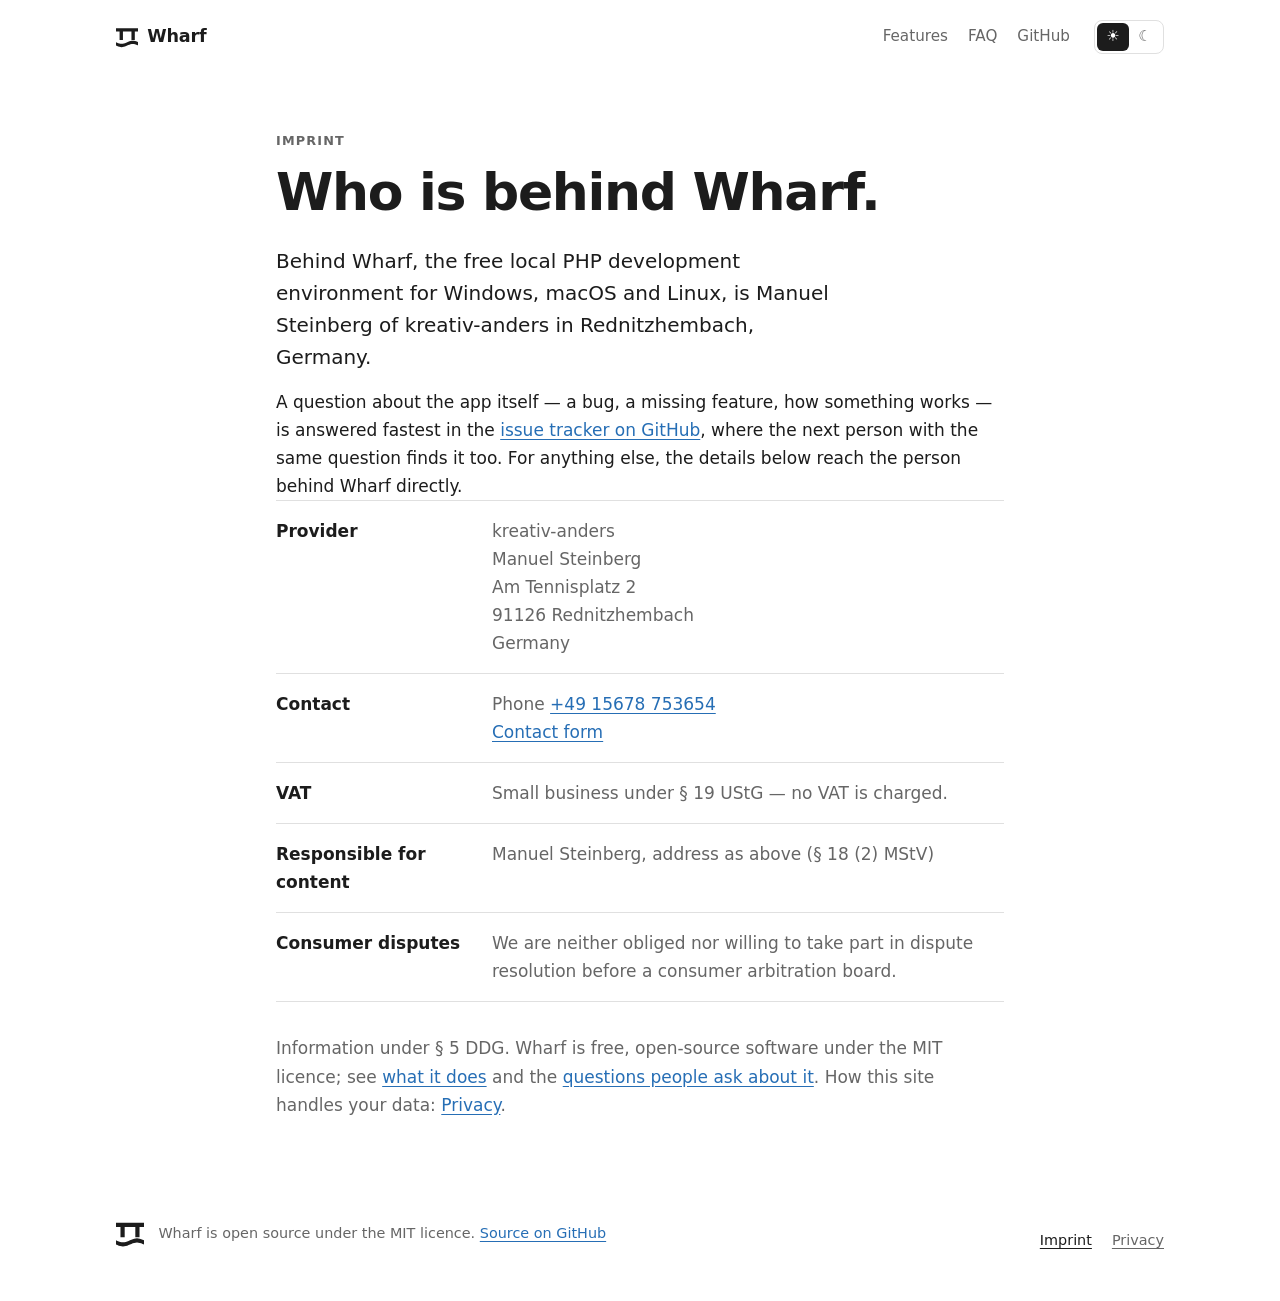
==== commit ebf17e05: "🚸 Reduce the landing page theme switch to light and dark Following the system is already what happen" ====
--- a/docs/imprint.html
+++ b/docs/imprint.html
@@ -55,8 +55,7 @@
       <a href="https://github.com/kreativ-anders/wharf-dev">GitHub</a>
     </nav>
     <div class="theme" role="group" aria-label="Colour theme" hidden>
-      <button type="button" value="system" aria-pressed="true" title="System"><span aria-hidden="true">◐</span><span class="sr-only">System</span></button>
-      <button type="button" value="light" aria-pressed="false" title="Light"><span aria-hidden="true">☀</span><span class="sr-only">Light</span></button>
+      <button type="button" value="light" aria-pressed="true" title="Light"><span aria-hidden="true">☀</span><span class="sr-only">Light</span></button>
       <button type="button" value="dark" aria-pressed="false" title="Dark"><span aria-hidden="true">☾</span><span class="sr-only">Dark</span></button>
     </div>
   </header>
--- a/docs/style.css
+++ b/docs/style.css
@@ -102,23 +102,16 @@
 }
 .skip:focus { top: 1rem; }
 
-/* INFO: the early-development notice borrows the busy mark — "in progress" is
-   what it means in the app too — so the warning is a shape and words, not a
-   colour alone (dev/design-principles.md §4). */
+/* INFO: a plain line, no status mark: since the release it invites bug
+   reports rather than warning about the software. */
 
 .notice {
   background: var(--surface);
   border-bottom: 1px solid var(--line);
-  border-top: 3px solid var(--busy);
-  font-size: 0.9375rem;
-}
-.notice p {
-  display: flex;
-  gap: 0.6rem;
-  align-items: baseline;
-  padding-block: 0.6rem;
-}
-.notice .status { flex: none; }
+  color: var(--dim);
+  font-size: 0.875rem;
+}
+.notice p { padding-block: 0.45rem; }
 
 /* Header and footer */
 
@@ -148,7 +141,7 @@
 nav a { color: var(--dim); text-decoration: none; font-size: 0.95rem; }
 nav a:hover { color: var(--fg); }
 
-/* The theme switch: system, light, dark — the pressed one is filled, not
+/* The theme switch: light, dark — the pressed one is filled, not
    only coloured (dev/design-principles.md §4). */
 
 .theme {
@@ -585,14 +578,12 @@
 
 .side {
   position: sticky;
-  top: 0;
+  top: 1rem;
   align-self: start;
   display: flex;
   flex-direction: column;
   gap: 2px;
   padding: 0.5rem;
-  border-right: 1px solid var(--line);
-  min-height: 100%;
 }
 .side a {
   display: flex;
@@ -619,7 +610,9 @@
   font-weight: 600;
 }
 
-.pane { padding: 0.5rem 2rem 2.5rem; }
+/* INFO: the divider is the pane's, not the nav's: a nav stretched to the
+   pane's height has no room left to stick. */
+.pane { padding: 0.5rem 2rem 2.5rem; border-left: 1px solid var(--line); }
 .pane > section { padding-block: 1.5rem; scroll-margin-top: 1rem; }
 .pane > section + section { border-top: 1px solid var(--line); }
 .pane h2 { margin: 0 0 0.6rem; font-size: 1.15rem; letter-spacing: -0.01em; }
@@ -666,8 +659,6 @@
     position: static;
     flex-direction: row;
     flex-wrap: wrap;
-    min-height: 0;
-    border-right: 0;
     border-bottom: 1px solid var(--line);
   }
   .side a { flex: none; border-left: 0; border-bottom: 3px solid transparent; border-radius: 4px 4px 0 0; }
@@ -676,7 +667,7 @@
   .settings:has(#downloads:target) .side a[href="#downloads"],
   .settings:has(#website:target) .side a[href="#website"],
   .settings:has(#rights:target) .side a[href="#rights"] { border-bottom-color: var(--fg); }
-  .pane { padding-inline: 1.1rem; }
+  .pane { padding-inline: 1.1rem; border-left: 0; }
 }
 
 /* The window mock, as the app draws it today: the name and mark in the bar,
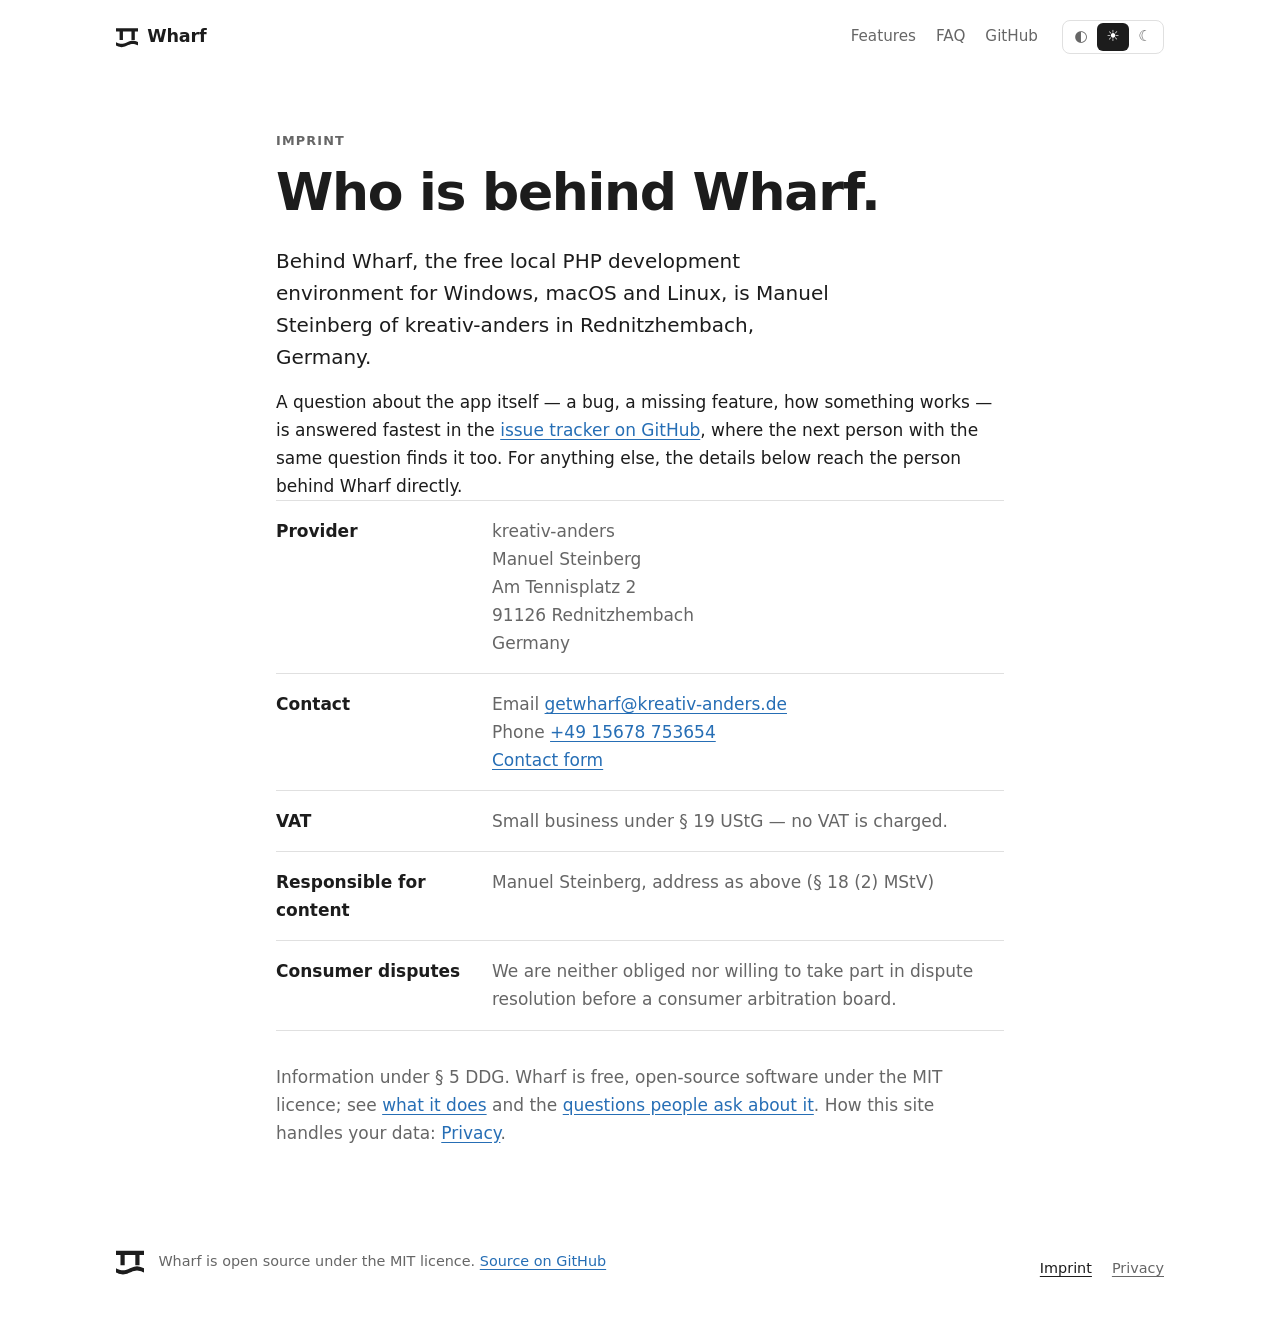
==== commit 1cb10d7e: "📝 Name an email address in the imprint § 5 Abs. 1 Nr. 2 DDG asks for an address for electronic mail;" ====
--- a/docs/imprint.html
+++ b/docs/imprint.html
@@ -3,6 +3,8 @@
 <head>
   <meta charset="utf-8">
   <meta name="viewport" content="width=device-width, initial-scale=1">
+  <meta http-equiv="Content-Security-Policy" content="default-src 'self'; script-src 'self' https://api.pirsch.io; connect-src 'self' https://api.pirsch.io; img-src 'self' data:; style-src 'self'; object-src 'none'; base-uri 'self'; form-action 'none'">
+  <meta name="referrer" content="strict-origin-when-cross-origin">
   <title>Imprint — Wharf by kreativ-anders, Manuel Steinberg</title>
   <meta name="description" content="Imprint of Wharf, the free local PHP development environment: who is behind it, the address, and the quickest way to reach them about the app.">
   <link rel="canonical" href="https://getwharf.dev/imprint.html">
@@ -55,7 +57,8 @@
       <a href="https://github.com/kreativ-anders/wharf-dev">GitHub</a>
     </nav>
     <div class="theme" role="group" aria-label="Colour theme" hidden>
-      <button type="button" value="light" aria-pressed="true" title="Light"><span aria-hidden="true">☀</span><span class="sr-only">Light</span></button>
+      <button type="button" value="system" aria-pressed="true" title="System"><span aria-hidden="true">◐</span><span class="sr-only">System</span></button>
+      <button type="button" value="light" aria-pressed="false" title="Light"><span aria-hidden="true">☀</span><span class="sr-only">Light</span></button>
       <button type="button" value="dark" aria-pressed="false" title="Dark"><span aria-hidden="true">☾</span><span class="sr-only">Dark</span></button>
     </div>
   </header>
@@ -83,7 +86,8 @@
         </div>
         <div>
           <dt>Contact</dt>
-          <dd>Phone <a href="tel:+4915678753654">+49 15678 753654</a><br>
+          <dd>Email <a href="mailto:getwharf@kreativ-anders.de">getwharf@kreativ-anders.de</a><br>
+          Phone <a href="tel:+4915678753654">+49 15678 753654</a><br>
           <a href="https://kreativ-anders.de/kontakt/#formular">Contact form</a></dd>
         </div>
         <div>
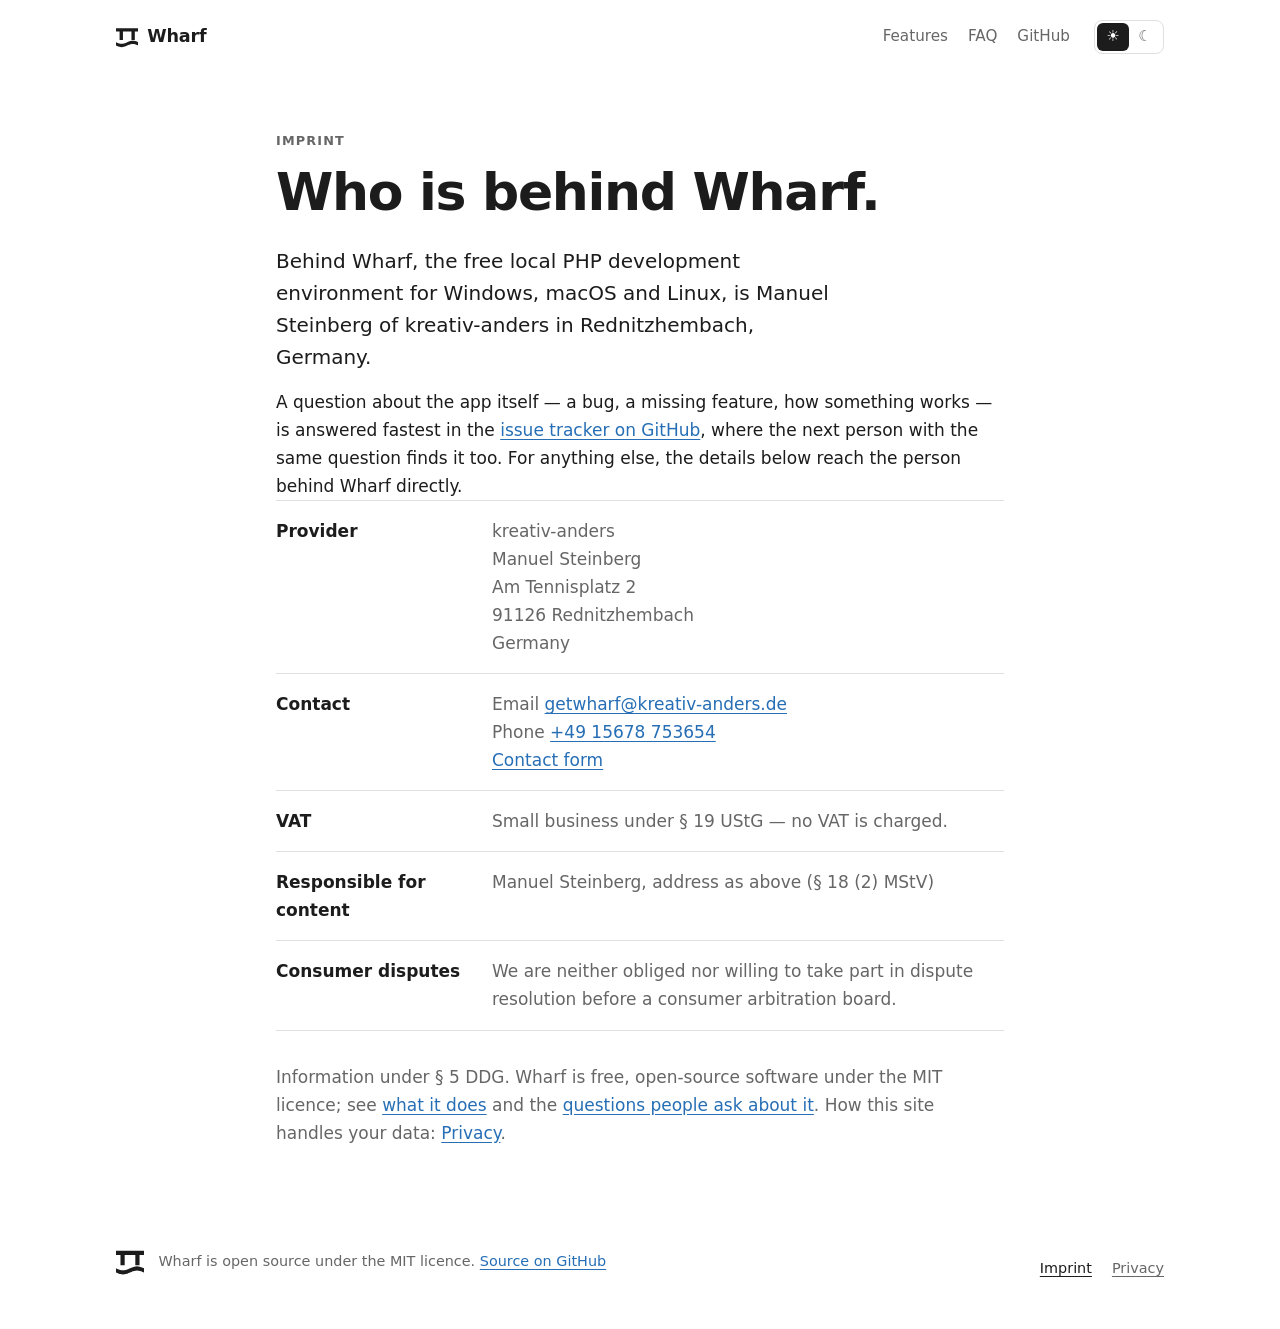
==== commit 6fbcdd99: "🚸 Reduce the landing page theme switch to light and dark (#11) Following the system is already what " ====
--- a/docs/imprint.html
+++ b/docs/imprint.html
@@ -57,8 +57,7 @@
       <a href="https://github.com/kreativ-anders/wharf-dev">GitHub</a>
     </nav>
     <div class="theme" role="group" aria-label="Colour theme" hidden>
-      <button type="button" value="system" aria-pressed="true" title="System"><span aria-hidden="true">◐</span><span class="sr-only">System</span></button>
-      <button type="button" value="light" aria-pressed="false" title="Light"><span aria-hidden="true">☀</span><span class="sr-only">Light</span></button>
+      <button type="button" value="light" aria-pressed="true" title="Light"><span aria-hidden="true">☀</span><span class="sr-only">Light</span></button>
       <button type="button" value="dark" aria-pressed="false" title="Dark"><span aria-hidden="true">☾</span><span class="sr-only">Dark</span></button>
     </div>
   </header>
